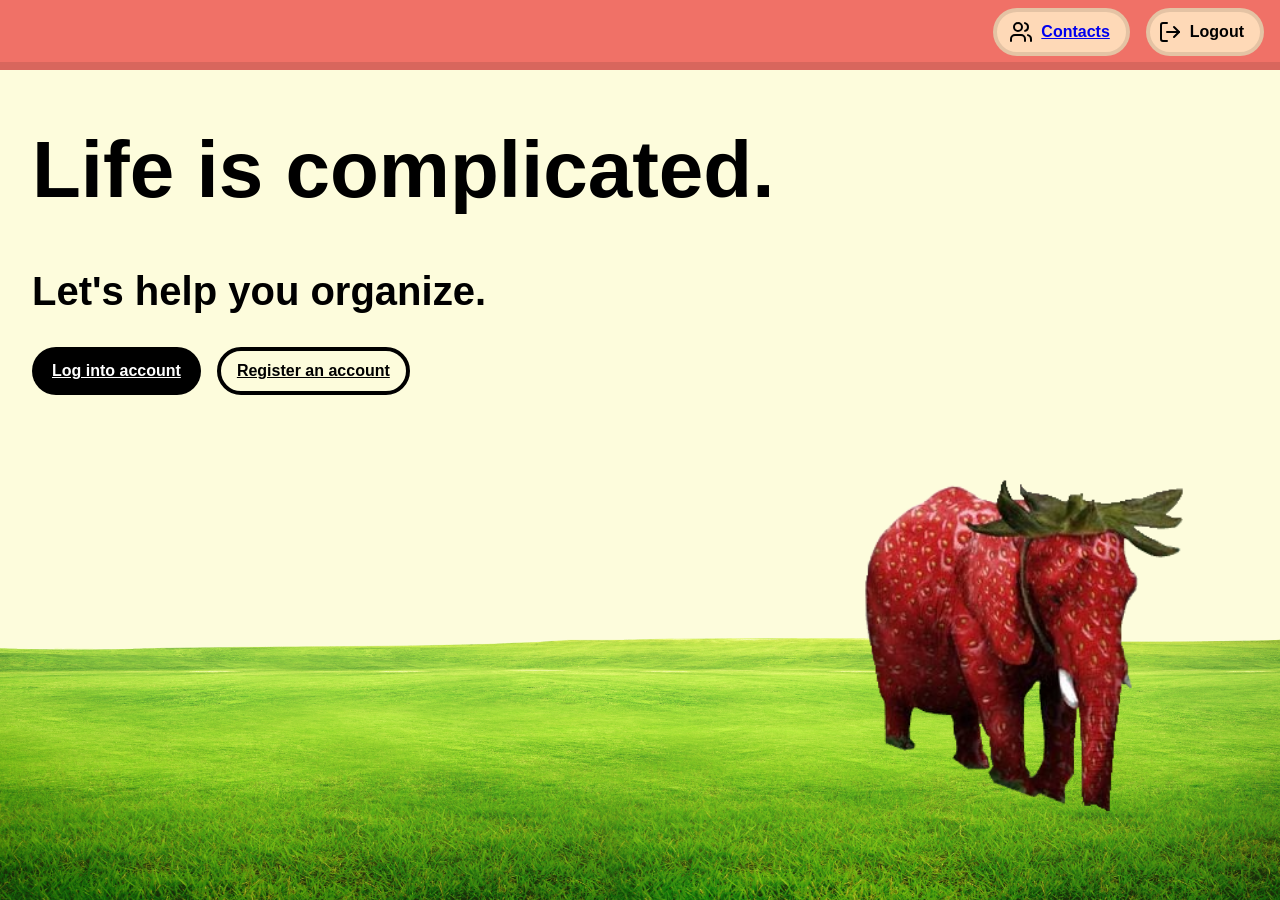
==== index.html @ 0cde002f "Frontpage and contact changes: Frontpage: New images and assets. Nicer looking background.  Changed " ====
<html>

<head>
    <meta charset="UTF-8">
    <title>Contact Manager - Log In</title>
    <link rel="stylesheet" href="css/natestyles.css">
</head>

<style>

    .centerBox {
        /*align-items: center;*/
        margin: 32px;
        display: flex;
        height: 100%;
        width: 100%;
        flex-direction: column;
        gap: 32px;
        max-width: 1200px;
    }

</style>

<body style="overflow: hidden;">

    <div id="navbar" class="navbar">
        <button class="navbarButton" style="padding-left: 12px;">

            <img src="images/twousers.svg">
            <a href="contacts.html">Contacts</a>
        </button>

        <button class="navbarButton" style="padding-left: 8px;" onclick="doLogout()">

            <img src="images/logout.svg">
            <a>Logout</a>
        </button>
    </div>

    <div style="margin: 32px;">

        <div style="position: absolute; right: 64px; bottom: 16px; width: 30%;">
            <img src="images/strawberry_elephant.png" style="width: 100%;">
        </div>

        <div style="position: absolute; inset: 0; align-content: end; z-index: -10;">
            <img src="images/grass/foregrounds_54_good.png" style="width: 100%;">
        </div>

        <h1>
            Life is complicated.
        </h1>
        
        <h2>
            Let's help you organize. <it class="z"></it>
        </h2>

        <div style="display: flex; gap: 16px;">
            <button class="colorButton" style="background-color: black; ">
                <a href="login.html" style="color: white;">
                Log into account
                </a>
            </button>

            <button class="colorButton" style="background-color: transparent; border: 4px solid black;">
                <a href="register.html" style="color: black;">
                Register an account
                </a>
            </button>
        </div>
    </div>


    <script src="js/login.js"></script>
</body>

</html>
---- css/natestyles.css ----
body {
    font-family: sans-serif;
    font-size: 12px;
    font-style: normal;
    background-color: #fdfcdc;
    padding: 0px;
    margin: 0px;
    /*font-stretch: normal;
        line-height: 1;
        letter-spacing: normal;
        margin: 0;*/
}

h1 {
    font-size: 80px;
}

h2 {
    font-size: 40px;
}

.navbar {
    height: 50px;
    background-color: #f07167;
    border: black;
    border-bottom: 8px solid rgba(0, 0, 0, 0.1);
    display: flex;
    justify-content: end;
    gap: 16px;
    padding-top: 8px;
    padding-bottom: 4px;
    padding-right: 16px;
}

.navbarButton {
    display: flex;
    justify-items: center;
    align-items: center;
    height: 48px;
    border-radius: 24px;
    width: fit-content;
    padding-left: 16px;
    padding-right: 16px;
    border: 4px solid rgba(0, 0, 0, 0.1);
    background-color: #fed9b7;
    font-weight: bold;
    font-size: 16px;
    gap: 8px;
}

.colorButton {
    display: flex;
    justify-items: center;
    align-items: center;
    height: 48px;
    border-radius: 24px;
    width: fit-content;
    padding-left: 16px;
    padding-right: 16px;
    border: 4px solid rgba(0, 0, 0, 0.1);
    font-weight: bold;
    font-size: 16px;
    gap: 8px;
}

.blurBox {
    width: 100%;
    height: 100%;
    background: rgba(255, 255, 255, 0.1);
    backdrop-filter: blur(12px);
    -webkit-backdrop-filter: blur(12px);
}

.searchBox {
    display: flex;
    padding-left: 16px;
    height: 48px;
    border-radius: 32px;
    background-color: #fef9ef;
    border: 4px solid black;
}

.inputText {
    border: none;
    outline: none;
    background: transparent;
    font-size: 16px;
    width: 100%;
}

.errorText {
    text-align: center;
    padding: 0px;
    margin: 0px;
}
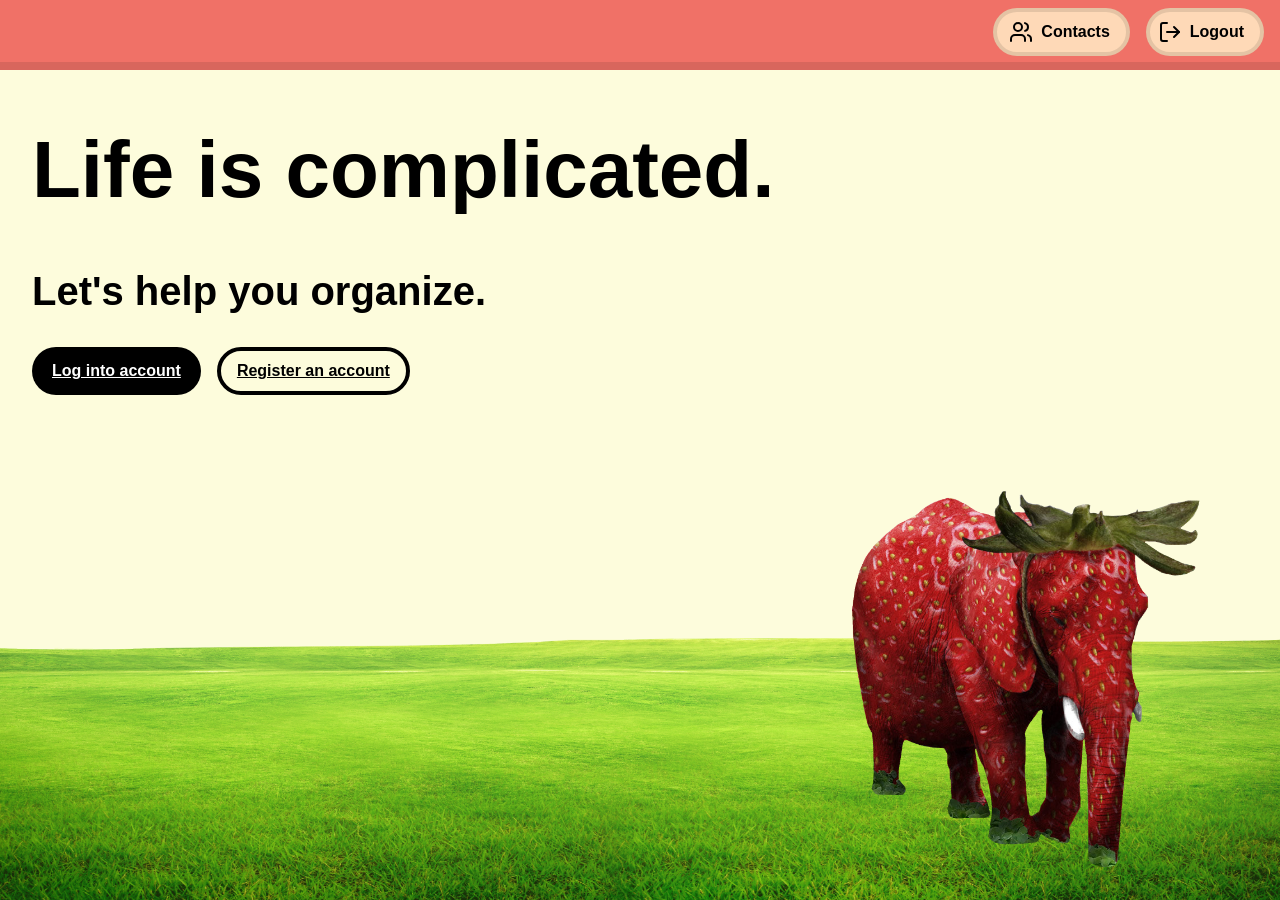
==== commit 1b144c4a: "Changes to all pages: All pages recieved a new background.  Contacts navbar button now prevents user" ====
--- a/index.html
+++ b/index.html
@@ -7,7 +7,6 @@
 </head>
 
 <style>
-
     .centerBox {
         /*align-items: center;*/
         margin: 32px;
@@ -18,39 +17,38 @@
         gap: 32px;
         max-width: 1200px;
     }
-
 </style>
 
 <body style="overflow: hidden;">
 
     <div id="navbar" class="navbar">
-        <button class="navbarButton" style="padding-left: 12px;">
+        <button class="navbarButton" style="padding-left: 12px;" onclick="redirectIfLoggedIn()">
 
-            <img src="images/twousers.svg">
-            <a href="contacts.html">Contacts</a>
+            <img src="icons/twousers.svg">
+            <a>Contacts</a>
         </button>
 
         <button class="navbarButton" style="padding-left: 8px;" onclick="doLogout()">
 
-            <img src="images/logout.svg">
+            <img src="icons/logout.svg">
             <a>Logout</a>
         </button>
     </div>
 
+    <div style="position: absolute; right: 64px; bottom: 16px; width: 30%;">
+        <img src="images/elephan2.png" style="width: 100%;">
+    </div>
+
+    <div style="position: absolute; inset: 0; align-content: end; z-index: -10;">
+        <img src="images/grass/foregrounds_54.png" style="width: 100%;">
+    </div>
+
     <div style="margin: 32px;">
-
-        <div style="position: absolute; right: 64px; bottom: 16px; width: 30%;">
-            <img src="images/strawberry_elephant.png" style="width: 100%;">
-        </div>
-
-        <div style="position: absolute; inset: 0; align-content: end; z-index: -10;">
-            <img src="images/grass/foregrounds_54_good.png" style="width: 100%;">
-        </div>
 
         <h1>
             Life is complicated.
         </h1>
-        
+
         <h2>
             Let's help you organize. <it class="z"></it>
         </h2>
@@ -58,13 +56,13 @@
         <div style="display: flex; gap: 16px;">
             <button class="colorButton" style="background-color: black; ">
                 <a href="login.html" style="color: white;">
-                Log into account
+                    Log into account
                 </a>
             </button>
 
             <button class="colorButton" style="background-color: transparent; border: 4px solid black;">
                 <a href="register.html" style="color: black;">
-                Register an account
+                    Register an account
                 </a>
             </button>
         </div>
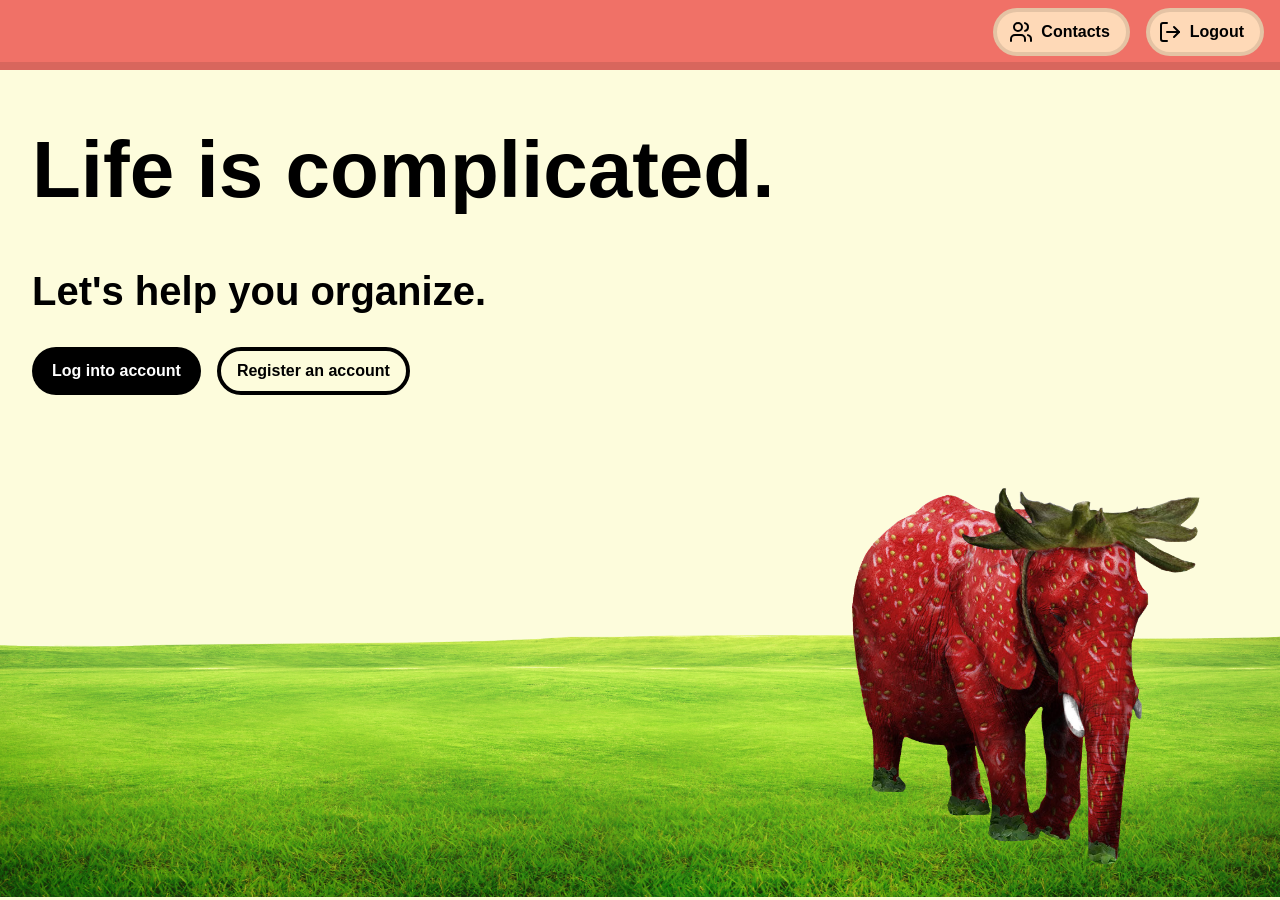
==== commit 8ec033c2: "Accessibility fixes: Added DOCTYPE declaration, html lang tags, alt="" on images with valid descript" ====
--- a/index.html
+++ b/index.html
@@ -1,4 +1,5 @@
-<html>
+<!DOCTYPE html>
+<html lang="en">
 
 <head>
     <meta charset="UTF-8">
@@ -24,23 +25,23 @@
     <div id="navbar" class="navbar">
         <button class="navbarButton" style="padding-left: 12px;" onclick="redirectIfLoggedIn()">
 
-            <img src="icons/twousers.svg">
+            <img src="images/twousers.svg" alt="">
             <a>Contacts</a>
         </button>
 
         <button class="navbarButton" style="padding-left: 8px;" onclick="doLogout()">
 
-            <img src="icons/logout.svg">
+            <img src="images/logout.svg" alt="">
             <a>Logout</a>
         </button>
     </div>
 
-    <div style="position: absolute; right: 64px; bottom: 16px; width: 30%;">
-        <img src="images/elephan2.png" style="width: 100%;">
+    <div style="position: absolute; right: 64px; bottom: 16px; width: 30%; z-index: -5;">
+        <img src="images/elephan2.png" alt="A strawberry colored elephant with seeds covering its skin." style="width: 100%;">
     </div>
 
     <div style="position: absolute; inset: 0; align-content: end; z-index: -10;">
-        <img src="images/grass/foregrounds_54.png" style="width: 100%;">
+        <img src="images/grass/foregrounds_54.png" alt="A large grass plain where the elephant is standing." style="width: 100%; ">
     </div>
 
     <div style="margin: 32px;">
@@ -54,20 +55,15 @@
         </h2>
 
         <div style="display: flex; gap: 16px;">
-            <button class="colorButton" style="background-color: black; ">
-                <a href="login.html" style="color: white;">
-                    Log into account
-                </a>
+            <button onclick="window.location.replace('login.html');" class="colorButton" style="color: white; background-color: black;">
+                Log into account
             </button>
 
-            <button class="colorButton" style="background-color: transparent; border: 4px solid black;">
-                <a href="register.html" style="color: black;">
-                    Register an account
-                </a>
+            <button onclick="window.location.replace('register.html');" class="colorButton" style="background-color: transparent; border: 4px solid black;">
+                Register an account
             </button>
         </div>
     </div>
-
 
     <script src="js/login.js"></script>
 </body>
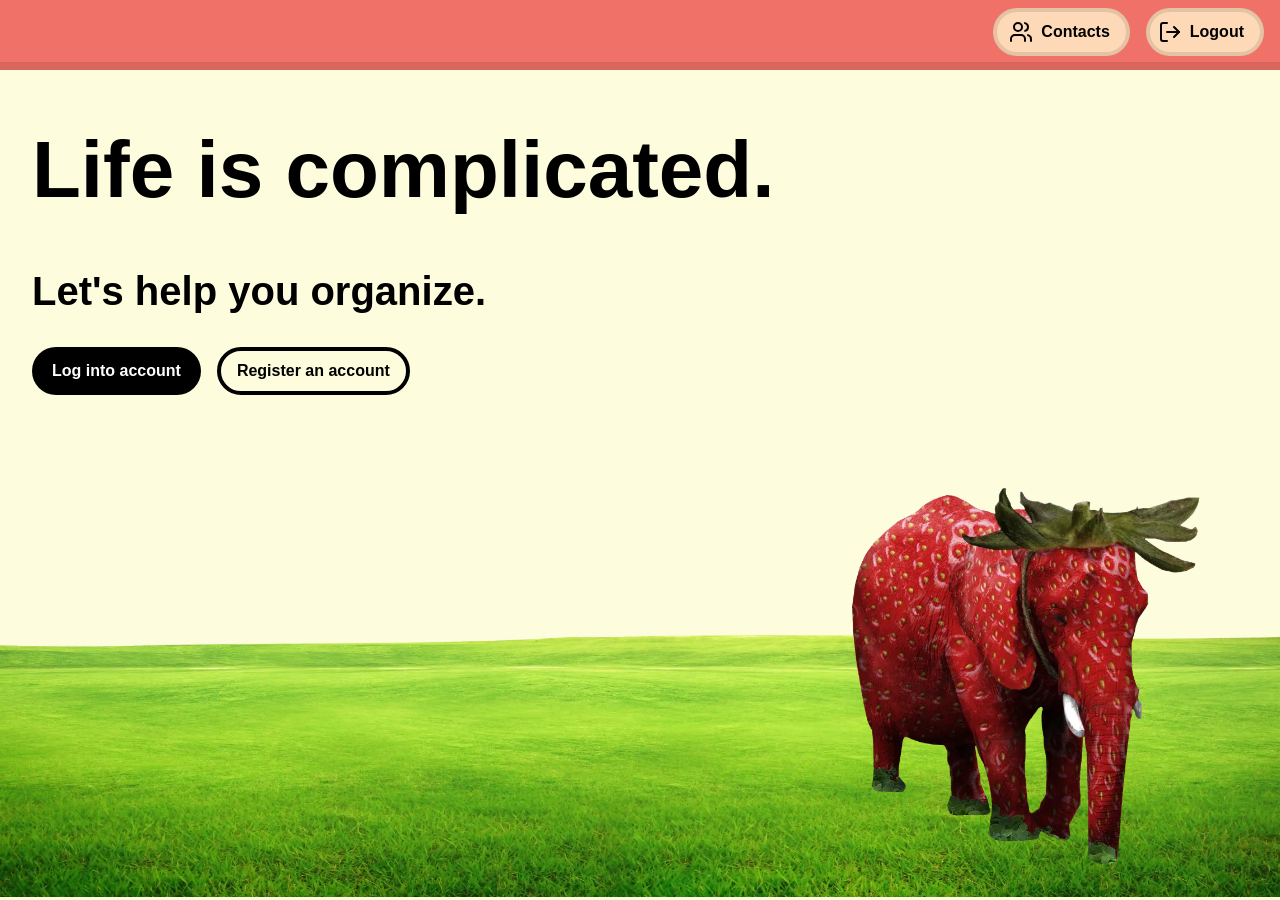
==== commit 59adba78: "Added compressed images to improve load times." ====
--- a/index.html
+++ b/index.html
@@ -37,14 +37,14 @@
     </div>
 
     <div style="position: absolute; right: 64px; bottom: 16px; width: 30%; z-index: -5;">
-        <img src="images/elephan2.png" alt="A strawberry colored elephant with seeds covering its skin." style="width: 100%;">
+        <img src="images/elephan2_80percent.webp" alt="A strawberry colored elephant with seeds covering its skin." style="width: 100%;">
     </div>
 
     <div style="position: absolute; inset: 0; align-content: end; z-index: -10;">
-        <img src="images/grass/foregrounds_54.png" alt="A large grass plain where the elephant is standing." style="width: 100%; ">
+        <img src="images/grass/foregrounds_54_20percent.webp" alt="A large grass plain where the elephant is standing." style="width: 100%; ">
     </div>
 
-    <div style="margin: 32px;">
+    <main style="margin: 32px;">
 
         <h1>
             Life is complicated.
@@ -63,7 +63,7 @@
                 Register an account
             </button>
         </div>
-    </div>
+    </main>
 
     <script src="js/login.js"></script>
 </body>
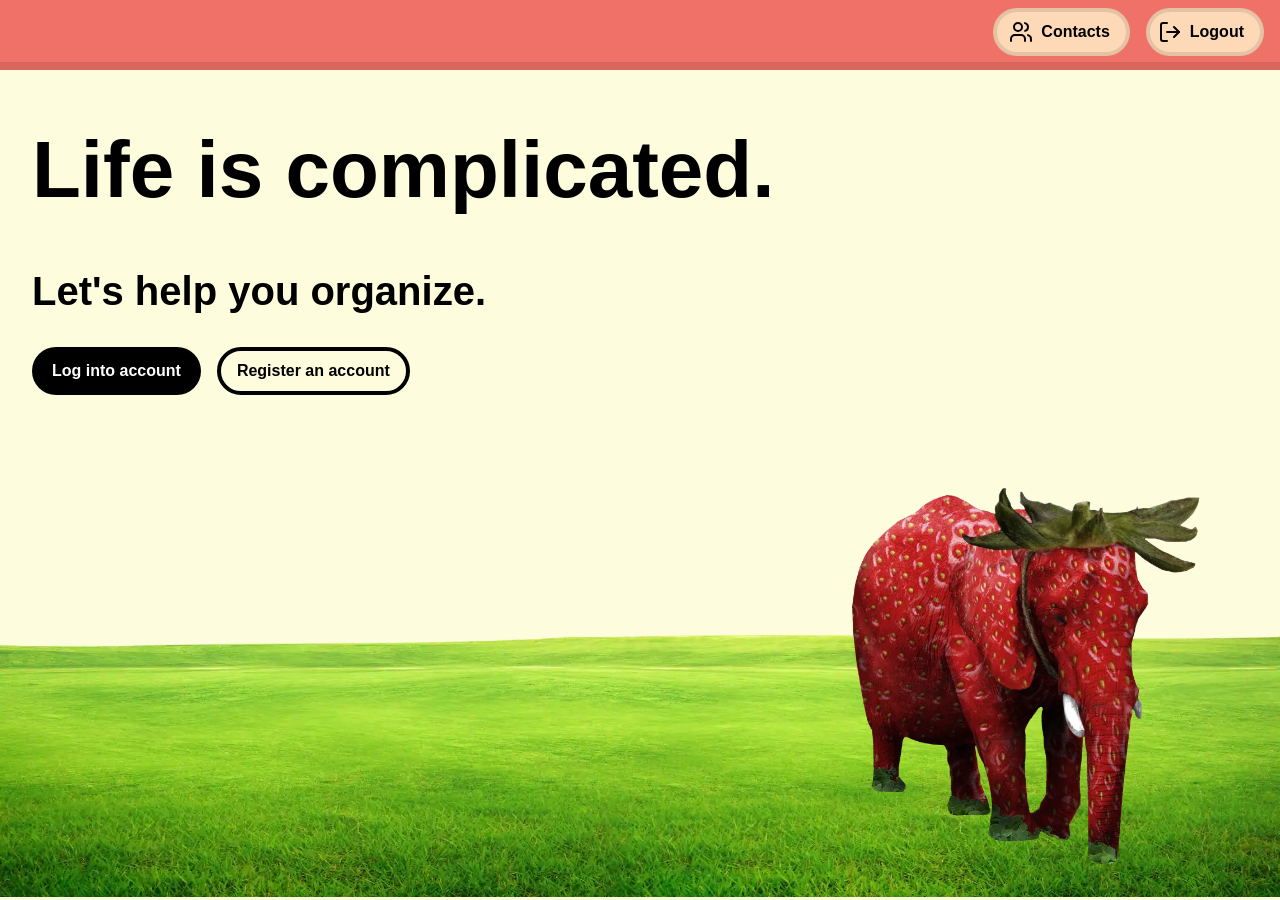
==== commit ab8cb7b8: "Compressed background to improve load times." ====
--- a/index.html
+++ b/index.html
@@ -5,6 +5,11 @@
     <meta charset="UTF-8">
     <title>Contact Manager - Log In</title>
     <link rel="stylesheet" href="css/natestyles.css">
+
+    <meta property="og:title" content="Elephants never forget.">
+    <meta property="og:description" content="His name is chuck. And he remembers your contacts.">
+    <meta property="og:image" content="https://poosdbasecontactmanager.casa/images/elephan2_80percent.webp">
+    <meta property="og:url" content="https://poosdbasecontactmanager.casa/">
 </head>
 
 <style>
@@ -37,11 +42,13 @@
     </div>
 
     <div style="position: absolute; right: 64px; bottom: 16px; width: 30%; z-index: -5;">
-        <img src="images/elephan2_80percent.webp" alt="A strawberry colored elephant with seeds covering its skin." style="width: 100%;">
+        <img src="images/elephan2_80percent.webp" alt="A strawberry colored elephant with seeds covering its skin."
+            style="width: 100%;">
     </div>
 
     <div style="position: absolute; inset: 0; align-content: end; z-index: -10;">
-        <img src="images/grass/foregrounds_54_20percent.webp" alt="A large grass plain where the elephant is standing." style="width: 100%; ">
+        <img src="images/grass/foregrounds_54_onethird_40percent.webp" alt="A large grass plain where the elephant is standing."
+            style="width: 100%; ">
     </div>
 
     <main style="margin: 32px;">
@@ -55,17 +62,19 @@
         </h2>
 
         <div style="display: flex; gap: 16px;">
-            <button onclick="window.location.replace('login.html');" class="colorButton" style="color: white; background-color: black;">
+            <button onclick="window.location.replace('login.html');" class="colorButton"
+                style="color: white; background-color: black;">
                 Log into account
             </button>
 
-            <button onclick="window.location.replace('register.html');" class="colorButton" style="background-color: transparent; border: 4px solid black;">
+            <button onclick="window.location.replace('register.html');" class="colorButton"
+                style="background-color: transparent; border: 4px solid black;">
                 Register an account
             </button>
         </div>
     </main>
 
-    <script src="js/login.js"></script>
+    <script src="js/login.js" defer></script>
 </body>
 
 </html>
--- a/css/natestyles.css
+++ b/css/natestyles.css
@@ -5,10 +5,6 @@
     background-color: #fdfcdc;
     padding: 0px;
     margin: 0px;
-    /*font-stretch: normal;
-        line-height: 1;
-        letter-spacing: normal;
-        margin: 0;*/
 }
 
 h1 {
